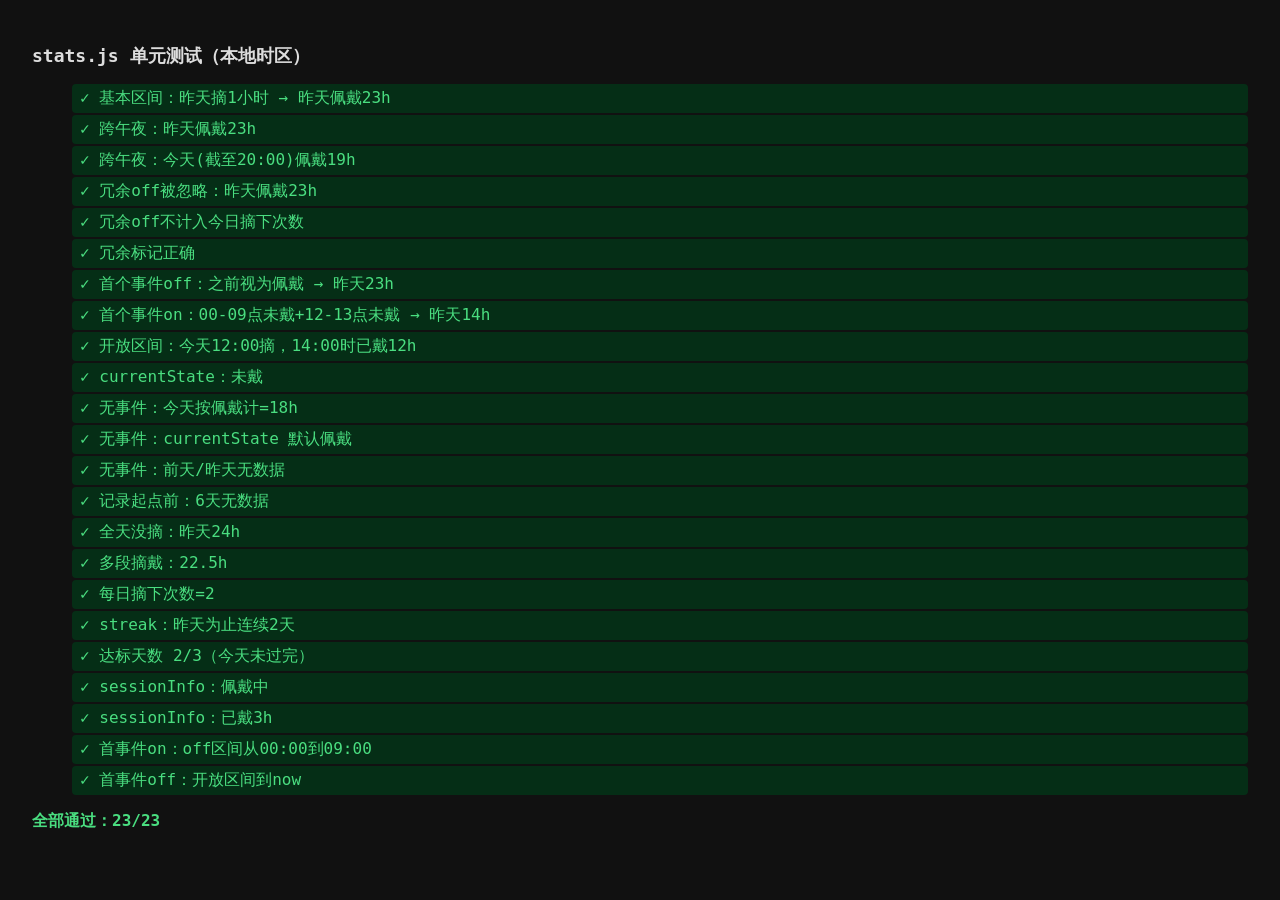
==== tests/tests.html @ 8b9c2d68 "牙套计时 PWA：佩戴记录、每日统计与可视化（首个版本） - 摘下/戴上一键记录，Toast 撤销，实时今日佩戴时长与还能摘多久 - 近7/30天柱状图（22h目标线）、每日摘戴时间线、汇总指标 - " ====
<!DOCTYPE html>
<html lang="zh-CN">
<head>
<meta charset="UTF-8">
<title>stats.js 单元测试</title>
<style>
  body { font-family: Consolas, monospace; padding: 24px; background: #111; color: #ddd; }
  h1 { font-size: 18px; }
  li { padding: 4px 8px; margin: 2px 0; border-radius: 4px; list-style: none; }
  .pass { background: #052e16; color: #4ade80; }
  .fail { background: #450a0a; color: #f87171; white-space: pre-wrap; }
  #summary { font-size: 16px; font-weight: bold; margin-top: 12px; }
</style>
</head>
<body>
<h1>stats.js 单元测试（本地时区）</h1>
<ul id="results"></ul>
<div id="summary"></div>

<script src="../js/stats.js"></script>
<script>
(function () {
  'use strict';
  var T = window.AlignerStats;
  var results = [];
  var failed = 0;

  function assertEq(name, actual, expected) {
    var ok = Object.is(actual, expected);
    if (!ok) { failed++; }
    results.push({ name: name, ok: ok, detail: '  期望 ' + JSON.stringify(expected) + '，实际 ' + JSON.stringify(actual) });
  }
  function assertClose(name, actual, expected, tol) {
    var ok = Math.abs(actual - expected) <= (tol || 1);
    if (!ok) failed++;
    results.push({ name: name, ok: ok, detail: '  期望约 ' + expected + '，实际 ' + actual });
  }
  function assertTrue(name, cond) {
    if (!cond) failed++;
    results.push({ name: name, ok: !!cond, detail: '' });
  }

  var H = 3600000, M = 60000;
  // 用本地时间组件构造，测试与机器时区无关
  function ts(dayOffset, h, m) {
    var d = new Date();
    d.setDate(d.getDate() + dayOffset);
    d.setHours(h, m || 0, 0, 0);
    return d.getTime();
  }

  function ev(type, t) { return { id: type + t, type: type, ts: t }; }
  function wornOf(events, now, dayStart) {
    var days = T.dailyStats(events, now, 3); // [前天, 昨天, 今天]
    for (var i = 0; i < days.length; i++) {
      if (days[i].date === dayStart) return days[i].wornMs;
    }
    return -1;
  }

  // 1. 基本区间：昨天 12:00 摘 → 13:00 戴，昨天佩戴 23h
  (function () {
    var events = [ev('off', ts(-1, 12)), ev('on', ts(-1, 13))];
    assertClose('基本区间：昨天摘1小时 → 昨天佩戴23h', wornOf(events, ts(0, 20), ts(-1, 0)) / H, 23, 0.001);
  })();

  // 2. 跨午夜：昨天 23:00 摘 → 今天 01:00 戴
  (function () {
    var events = [ev('off', ts(-1, 23)), ev('on', ts(0, 1))];
    assertClose('跨午夜：昨天佩戴23h', wornOf(events, ts(0, 20), ts(-1, 0)) / H, 23, 0.001);
    assertClose('跨午夜：今天(截至20:00)佩戴19h', wornOf(events, ts(0, 20), ts(0, 0)) / H, 19, 0.001);
  })();

  // 3. 连续同类事件（忘按导致两次 off）：取第一个生效
  (function () {
    var events = [ev('off', ts(-1, 12)), ev('off', ts(-1, 12, 30)), ev('on', ts(-1, 13))];
    assertClose('冗余off被忽略：昨天佩戴23h', wornOf(events, ts(0, 20), ts(-1, 0)) / H, 23, 0.001);
    assertEq('冗余off不计入今日摘下次数', T.offCountToday(events.concat([ev('on', ts(0, 8))]), ts(0, 20)), 0);
    var norm = T.normalize(events);
    assertTrue('冗余标记正确', norm[1]._redundant === true && norm[0]._redundant === false && norm[2]._redundant === false);
  })();

  // 4. 首个事件是 off（正常首次使用：戴着开始记录）
  (function () {
    var events = [ev('off', ts(-1, 8)), ev('on', ts(-1, 9))];
    assertClose('首个事件off：之前视为佩戴 → 昨天23h', wornOf(events, ts(0, 20), ts(-1, 0)) / H, 23, 0.001);
  })();

  // 5. 首个事件是 on（9:00 才戴上）：当天 00:00 起视为未戴
  (function () {
    var events = [ev('on', ts(-1, 9)), ev('off', ts(-1, 12)), ev('on', ts(-1, 13))];
    assertClose('首个事件on：00-09点未戴+12-13点未戴 → 昨天14h', wornOf(events, ts(0, 20), ts(-1, 0)) / H, 14, 0.001);
  })();

  // 6. 开放区间：今天 12:00 摘下未戴回，now=14:00 → 今天佩戴 12h
  (function () {
    var events = [ev('off', ts(0, 12))];
    assertClose('开放区间：今天12:00摘，14:00时已戴12h', wornOf(events, ts(0, 14), ts(0, 0)) / H, 12, 0.001);
    assertTrue('currentState：未戴', T.currentState(events) === false);
  })();

  // 7. 无事件：默认佩戴中，今天 worn = 已过时间
  (function () {
    var days = T.dailyStats([], ts(0, 18), 3);
    assertClose('无事件：今天按佩戴计=18h', days[2].wornMs / H, 18, 0.001);
    assertTrue('无事件：currentState 默认佩戴', T.currentState([]) === true);
    assertTrue('无事件：前天/昨天无数据', days[0].wornMs === null && days[1].wornMs === null);
  })();

  // 8. 记录起点之前的日期无数据
  (function () {
    var events = [ev('off', ts(0, 12)), ev('on', ts(0, 13))];
    var days = T.dailyStats(events, ts(0, 20), 7);
    var nullCount = days.filter(function (d) { return d.wornMs === null; }).length;
    assertEq('记录起点前：6天无数据', nullCount, 6);
  })();

  // 9. 全天没摘（过去某天）：佩戴 24h
  (function () {
    var events = [ev('off', ts(-2, 12)), ev('on', ts(-2, 13)), ev('off', ts(0, 8)), ev('on', ts(0, 9))];
    assertClose('全天没摘：昨天24h', wornOf(events, ts(0, 20), ts(-1, 0)) / H, 24, 0.001);
  })();

  // 10. 多段摘戴：12:00-12:30、18:00-19:00 → 佩戴 22.5h
  (function () {
    var events = [
      ev('off', ts(-1, 12)), ev('on', ts(-1, 12, 30)),
      ev('off', ts(-1, 18)), ev('on', ts(-1, 19))
    ];
    assertClose('多段摘戴：22.5h', wornOf(events, ts(0, 20), ts(-1, 0)) / H, 22.5, 0.001);
    assertEq('每日摘下次数=2', T.offCountToday(events.map(function (e) {
      return { type: e.type, ts: e.ts + 24 * H };
    }), ts(0, 20)), 2);
  })();

  // 11. summarize：streak 不因今天未达标而断链
  (function () {
    var now = ts(0, 10);
    var events = [];
    // 前天 23h（达标），昨天 23h（达标），今天目前 10h（未达标）
    events.push(ev('off', ts(-2, 12)), ev('on', ts(-2, 13)));
    events.push(ev('off', ts(-1, 12)), ev('on', ts(-1, 13)));
    var days = T.dailyStats(events, now, 3);
    var sum = T.summarize(days, 22 * H);
    assertEq('streak：昨天为止连续2天', sum.streak, 2);
    assertEq('达标天数 2/3（今天未过完）', sum.metCount + '/' + sum.validCount, '2/3');
  })();

  // 12. sessionInfo
  (function () {
    var events = [ev('on', ts(0, 9))];
    var s = T.sessionInfo(events, ts(0, 12));
    assertTrue('sessionInfo：佩戴中', s.wearing === true);
    assertClose('sessionInfo：已戴3h', s.durationMs / H, 3, 0.001);
  })();

  // 13. offIntervals 基线：首个事件是 on 时从当天 0 点起算
  (function () {
    var ivs = T.offIntervals([ev('on', ts(0, 9))], ts(0, 10));
    assertEq('首事件on：off区间从00:00到09:00', ivs.length === 1 && ivs[0][0] === ts(0, 0) && ivs[0][1] === ts(0, 9), true);
    var ivs2 = T.offIntervals([ev('off', ts(0, 9))], ts(0, 10));
    assertEq('首事件off：开放区间到now', ivs2.length === 1 && ivs2[0][0] === ts(0, 9) && ivs2[0][1] === ts(0, 10), true);
  })();

  // 渲染结果
  var ul = document.getElementById('results');
  results.forEach(function (r) {
    var li = document.createElement('li');
    li.className = r.ok ? 'pass' : 'fail';
    li.textContent = (r.ok ? '✓ ' : '✗ ') + r.name + (r.ok ? '' : r.detail);
    ul.appendChild(li);
  });
  var sum = document.getElementById('summary');
  sum.textContent = failed === 0 ? '全部通过：' + results.length + '/' + results.length : '失败 ' + failed + ' / ' + results.length;
  sum.style.color = failed === 0 ? '#4ade80' : '#f87171';
  document.title = failed === 0 ? 'PASS ' + results.length + '/' + results.length : 'FAIL ' + (results.length - failed) + '/' + results.length;
})();
</script>
</body>
</html>
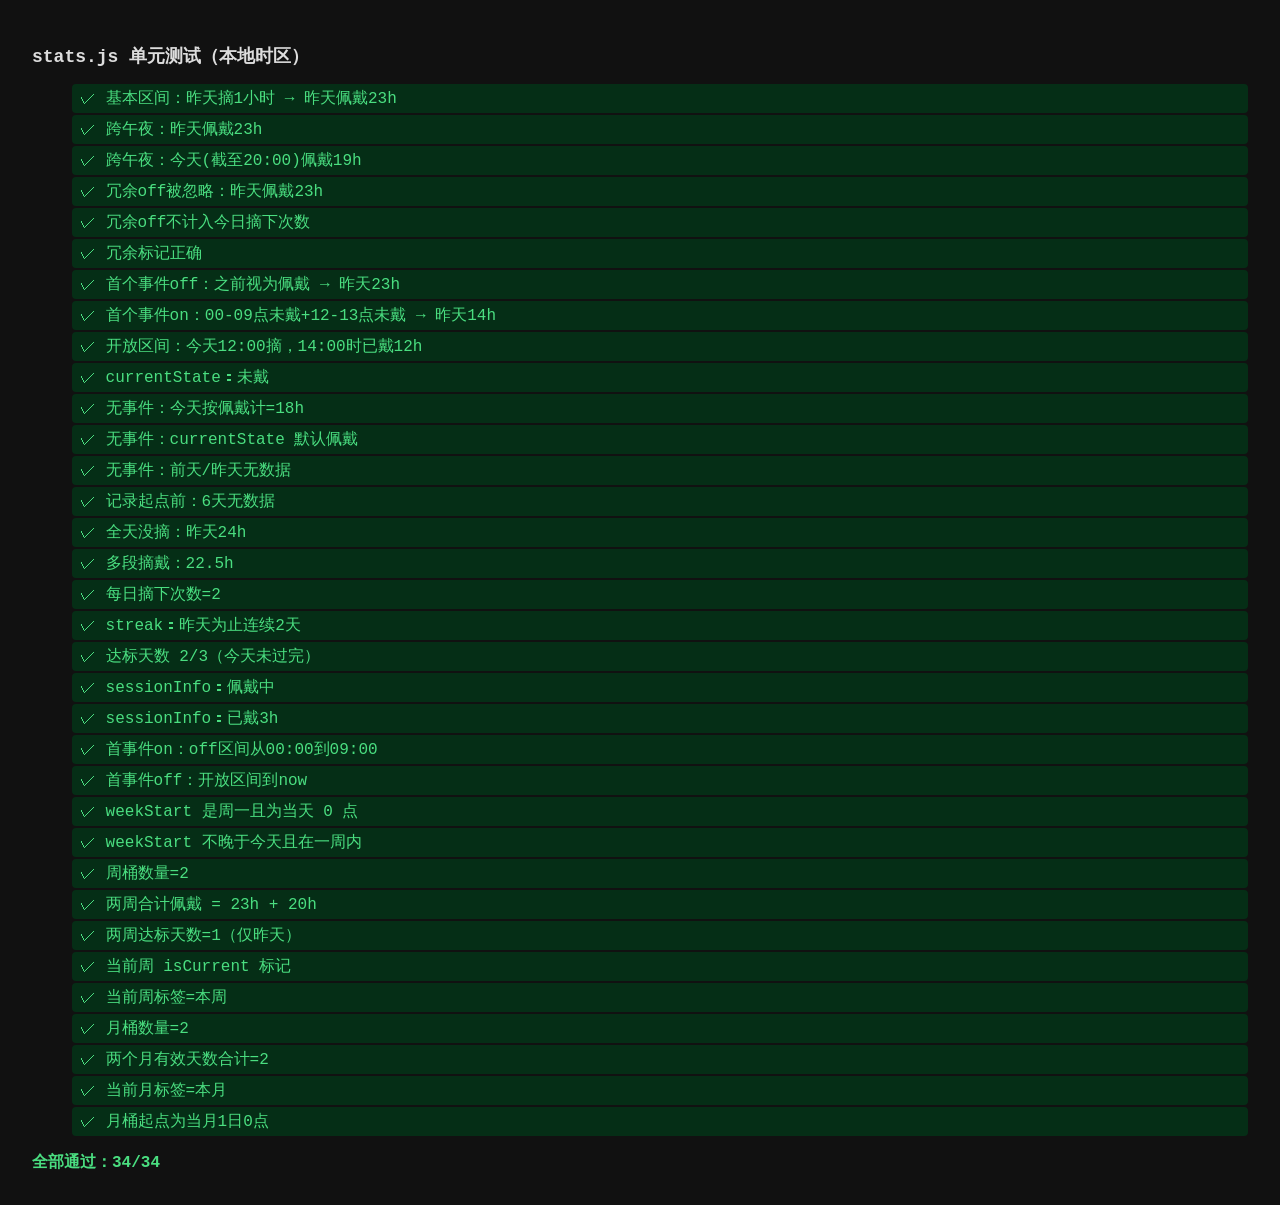
==== commit 49515509: "新增按周/按月统计视图，界面美化并适配深色模式 - stats.js 新增 weeklyStats/monthlyStats（周一/自然月分桶聚合） - 统计页四档切换：近7天/近30天/按周(12周" ====
--- a/tests/tests.html
+++ b/tests/tests.html
@@ -162,6 +162,29 @@
     assertEq('首事件off：开放区间到now', ivs2.length === 1 && ivs2[0][0] === ts(0, 9) && ivs2[0][1] === ts(0, 10), true);
   })();
 
+  // 14. 周桶与月桶聚合
+  (function () {
+    var wd = new Date(T.weekStart(ts(0, 15)));
+    assertTrue('weekStart 是周一且为当天 0 点', wd.getDay() === 1 && wd.getHours() === 0 && wd.getMinutes() === 0);
+    assertTrue('weekStart 不晚于今天且在一周内', T.weekStart(ts(0, 15)) <= ts(0, 0) && T.weekStart(ts(0, 15)) > ts(0, 0) - 7 * 24 * H);
+
+    var events = [ev('off', ts(-1, 12)), ev('on', ts(-1, 13))]; // 昨天 23h，今天 0-20h 佩戴中
+    var wk = T.weeklyStats(events, ts(0, 20), 2, 22 * H);
+    assertEq('周桶数量=2', wk.length, 2);
+    var worn = wk[0].wornMs + wk[1].wornMs;
+    assertClose('两周合计佩戴 = 23h + 20h', worn / H, 43, 0.001);
+    assertEq('两周达标天数=1（仅昨天）', wk[0].metCount + wk[1].metCount, 1);
+    assertEq('当前周 isCurrent 标记', wk[1].isCurrent, true);
+    assertEq('当前周标签=本周', wk[1].label, '本周');
+
+    var mo = T.monthlyStats(events, ts(0, 20), 2, 22 * H);
+    assertEq('月桶数量=2', mo.length, 2);
+    assertEq('两个月有效天数合计=2', mo[0].validCount + mo[1].validCount, 2);
+    assertEq('当前月标签=本月', mo[1].label, '本月');
+    var md = new Date(mo[0].start);
+    assertTrue('月桶起点为当月1日0点', md.getDate() === 1 && md.getHours() === 0);
+  })();
+
   // 渲染结果
   var ul = document.getElementById('results');
   results.forEach(function (r) {
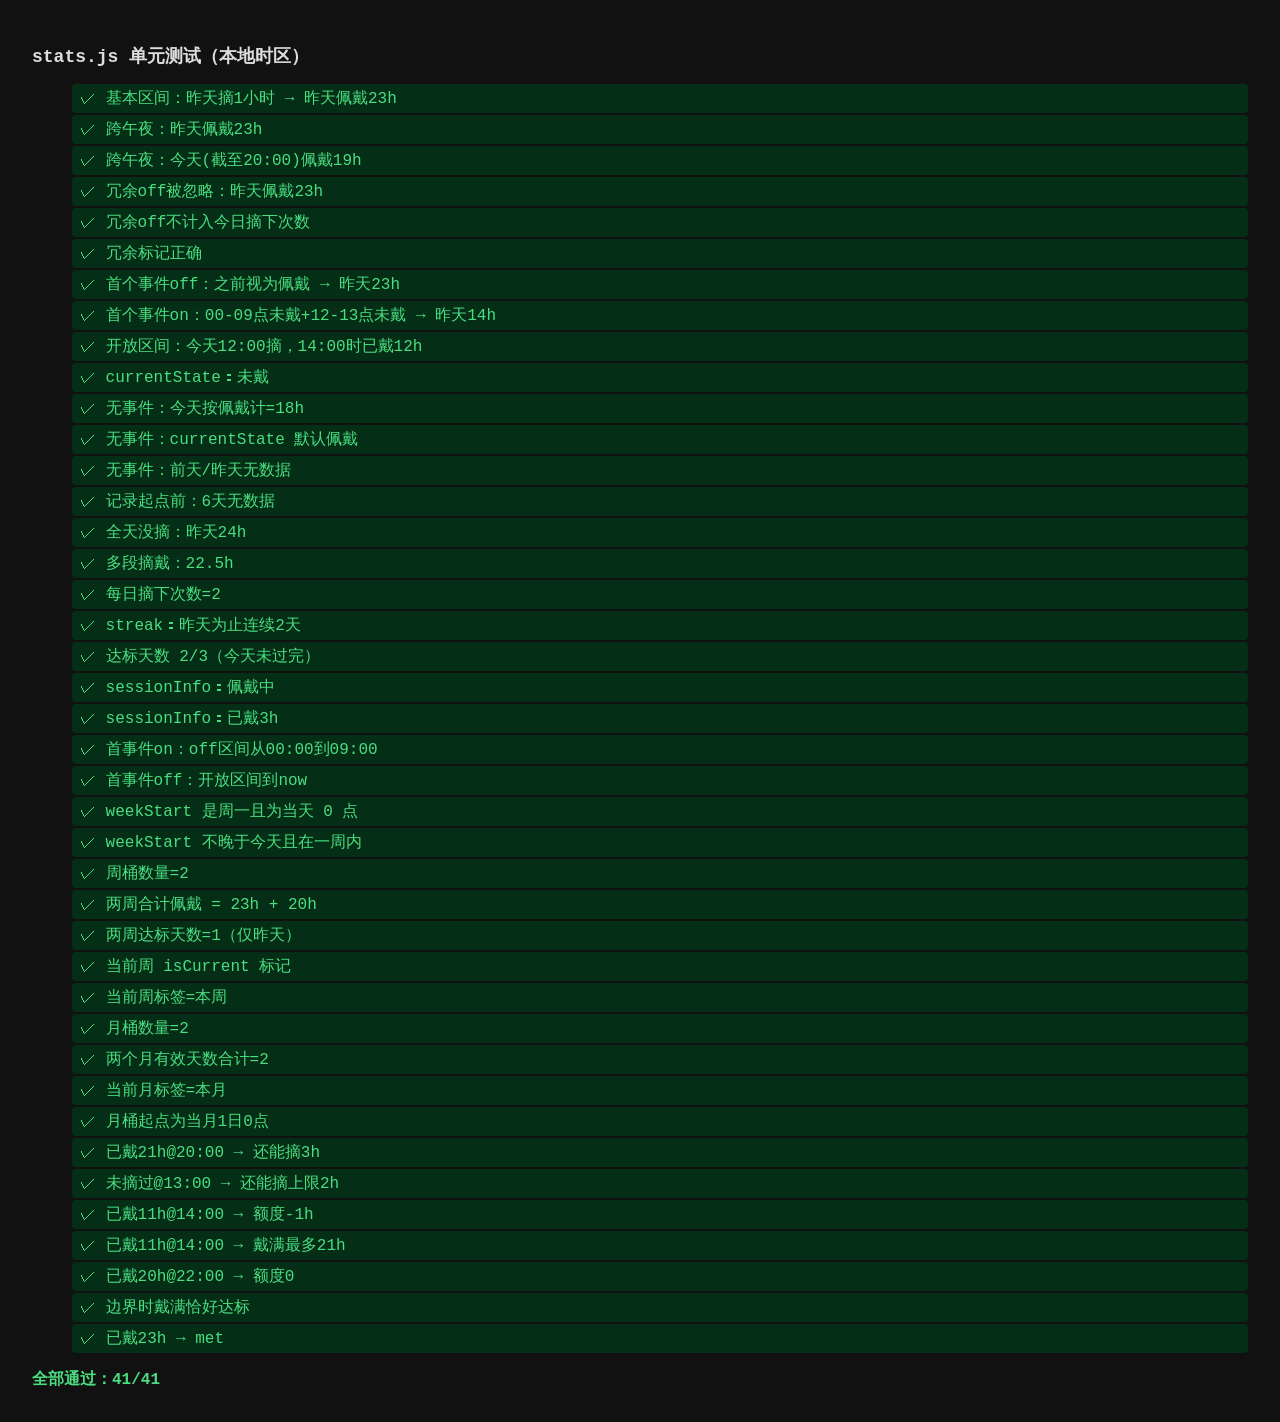
==== commit 0e16170b: "修复"今天还能摘"计算错误 - 原逻辑误把"目标22h−已佩戴"（还需佩戴多久）当成可摘额度显示，   导致出现"还能摘11小时"这类明显超限的数值 - 正确公式：可摘额度 = 今日剩余时间 − 还需" ====
--- a/tests/tests.html
+++ b/tests/tests.html
@@ -185,6 +185,28 @@
     assertTrue('月桶起点为当月1日0点', md.getDate() === 1 && md.getHours() === 0);
   })();
 
+  // 15. 今日还能摘额度
+  (function () {
+    var G = 22 * H;
+    // 20:00 已戴 21h（剩 4h，还需 1h）→ 还能摘 3h
+    var a1 = T.allowanceInfo(21 * H, G, ts(0, 20));
+    assertClose('已戴21h@20:00 → 还能摘3h', a1.budgetMs / H, 3, 0.001);
+    // 额度上限 = 24h − 目标 = 2h（此刻一整天没摘：已戴=已过时间）
+    var a2 = T.allowanceInfo(13 * H, G, ts(0, 13));
+    assertClose('未摘过@13:00 → 还能摘上限2h', a2.budgetMs / H, 2, 0.001);
+    // 已戴 11h @14:00（剩 10h，还需 11h）→ 无法达标，最多 21h
+    var a3 = T.allowanceInfo(11 * H, G, ts(0, 14));
+    assertClose('已戴11h@14:00 → 额度-1h', a3.budgetMs / H, -1, 0.001);
+    assertClose('已戴11h@14:00 → 戴满最多21h', a3.maxFinalMs / H, 21, 0.001);
+    // 已戴 20h @22:00（剩 2h，还需 2h）→ 额度 0，恰好达标边界
+    var a4 = T.allowanceInfo(20 * H, G, ts(0, 22));
+    assertClose('已戴20h@22:00 → 额度0', a4.budgetMs / H, 0, 0.001);
+    assertTrue('边界时戴满恰好达标', a4.maxFinalMs >= G);
+    // 已达标
+    var a5 = T.allowanceInfo(23 * H, G, ts(0, 20));
+    assertTrue('已戴23h → met', a5.met === true);
+  })();
+
   // 渲染结果
   var ul = document.getElementById('results');
   results.forEach(function (r) {
